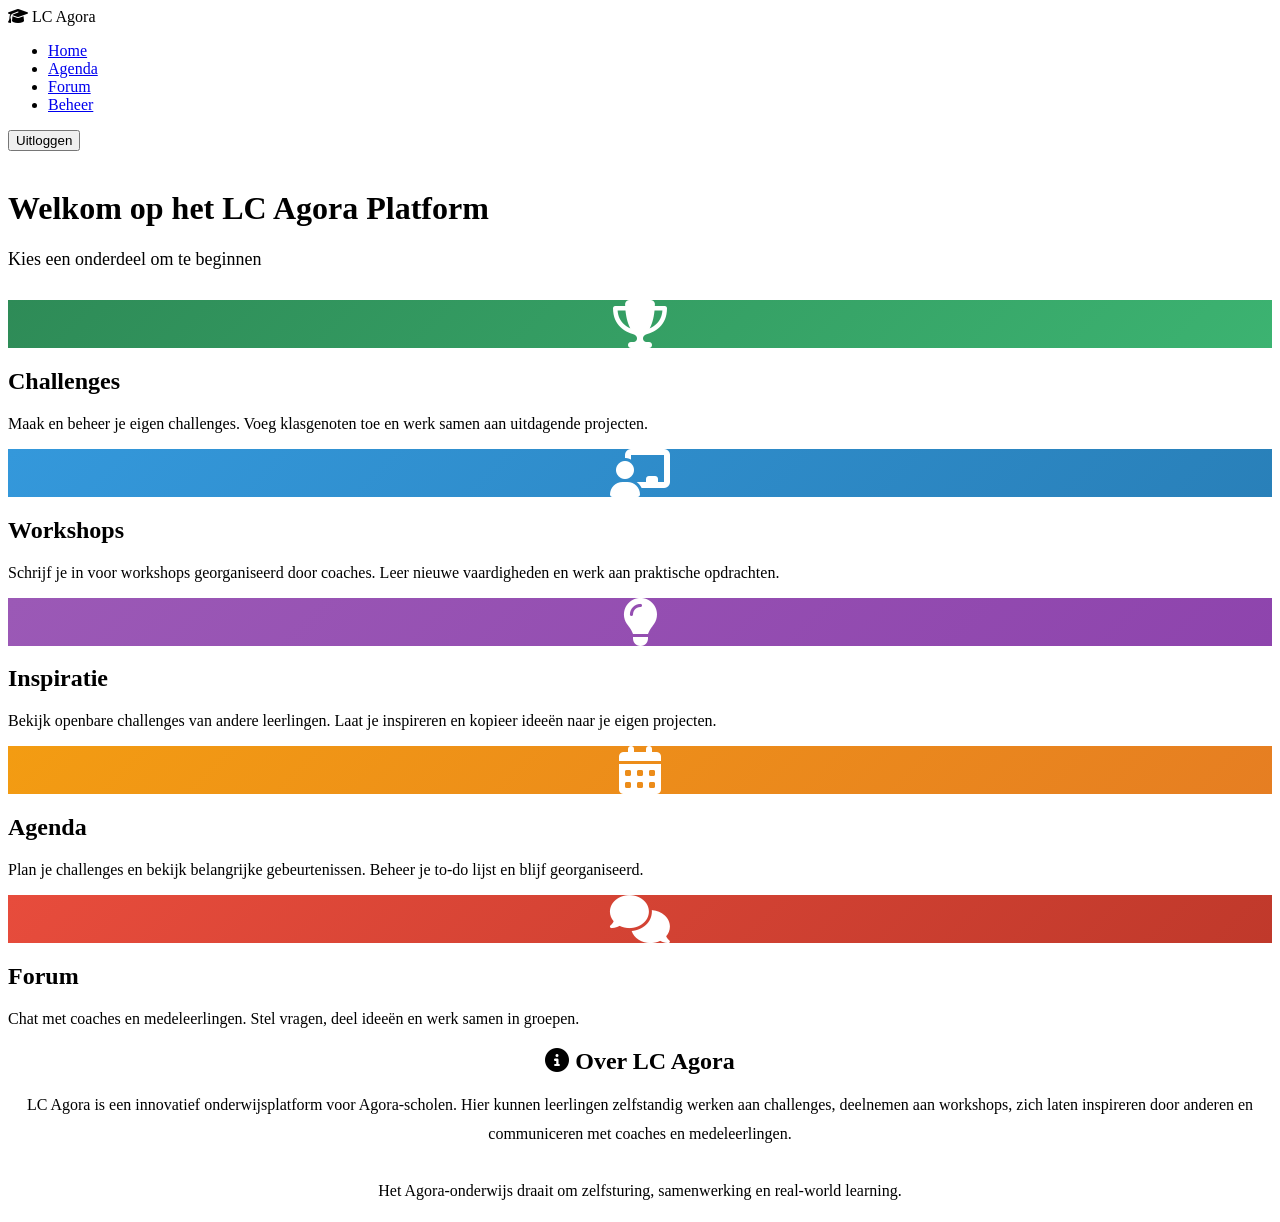
==== index.html @ 6bd590f1 "Add index.html - Homepage met module knoppen" ====
<!DOCTYPE html>
<html lang="nl">
<head>
    <meta charset="UTF-8">
    <meta name="viewport" content="width=device-width, initial-scale=1.0">
    <title>LC Agora - Welkom</title>
    <link rel="stylesheet" href="css/styles.css">
    <link rel="stylesheet" href="https://cdnjs.cloudflare.com/ajax/libs/font-awesome/6.4.0/css/all.min.css">
</head>
<body>
    <header class="header">
        <div class="header-content">
            <div class="logo">
                <i class="fas fa-graduation-cap logo-icon"></i>
                <span>LC Agora</span>
            </div>
            <nav>
                <ul class="nav-links">
                    <li><a href="index.html" class="active">Home</a></li>
                    <li><a href="pages/agenda.html">Agenda</a></li>
                    <li><a href="pages/forum.html">Forum</a></li>
                    <li><a href="#" class="coach-only">Beheer</a></li>
                </ul>
            </nav>
            <div class="user-info logout-link">
                <span class="user-name"></span>
                <span class="user-role" style="font-size: 14px; opacity: 0.8;"></span>
                <button class="logout-btn">Uitloggen</button>
            </div>
            <div class="login-link">
                <a href="login.html" class="btn btn-outline" style="color: white; border-color: white;">Inloggen</a>
            </div>
        </div>
    </header>
    
    <main class="main">
        <div class="container">
            <h1 class="page-title fade-in">Welkom op het LC Agora Platform</h1>
            <p class="text-center" style="color: var(--text-light); margin-bottom: 30px; font-size: 18px;">
                Kies een onderdeel om te beginnen
            </p>
            
            <div class="modules-grid fade-in">
                <!-- Challenges -->
                <div class="module-card" data-module="challenges">
                    <div class="module-image" style="background: linear-gradient(135deg, #2E8B57, #3CB371); display: flex; align-items: center; justify-content: center; color: white; font-size: 48px;">
                        <i class="fas fa-trophy"></i>
                    </div>
                    <div class="module-content">
                        <h2 class="module-title">Challenges</h2>
                        <p class="module-description">
                            Maak en beheer je eigen challenges. Voeg klasgenoten toe en werk samen aan uitdagende projecten.
                        </p>
                    </div>
                </div>
                
                <!-- Workshops -->
                <div class="module-card" data-module="workshops">
                    <div class="module-image" style="background: linear-gradient(135deg, #3498DB, #2980B9); display: flex; align-items: center; justify-content: center; color: white; font-size: 48px;">
                        <i class="fas fa-chalkboard-teacher"></i>
                    </div>
                    <div class="module-content">
                        <h2 class="module-title">Workshops</h2>
                        <p class="module-description">
                            Schrijf je in voor workshops georganiseerd door coaches. Leer nieuwe vaardigheden en werk aan praktische opdrachten.
                        </p>
                    </div>
                </div>
                
                <!-- Inspiratie -->
                <div class="module-card" data-module="inspiratie">
                    <div class="module-image" style="background: linear-gradient(135deg, #9B59B6, #8E44AD); display: flex; align-items: center; justify-content: center; color: white; font-size: 48px;">
                        <i class="fas fa-lightbulb"></i>
                    </div>
                    <div class="module-content">
                        <h2 class="module-title">Inspiratie</h2>
                        <p class="module-description">
                            Bekijk openbare challenges van andere leerlingen. Laat je inspireren en kopieer ideeën naar je eigen projecten.
                        </p>
                    </div>
                </div>
                
                <!-- Agenda -->
                <div class="module-card" data-module="agenda">
                    <div class="module-image" style="background: linear-gradient(135deg, #F39C12, #E67E22); display: flex; align-items: center; justify-content: center; color: white; font-size: 48px;">
                        <i class="fas fa-calendar-alt"></i>
                    </div>
                    <div class="module-content">
                        <h2 class="module-title">Agenda</h2>
                        <p class="module-description">
                            Plan je challenges en bekijk belangrijke gebeurtenissen. Beheer je to-do lijst en blijf georganiseerd.
                        </p>
                    </div>
                </div>
                
                <!-- Forum -->
                <div class="module-card" data-module="forum">
                    <div class="module-image" style="background: linear-gradient(135deg, #E74C3C, #C0392B); display: flex; align-items: center; justify-content: center; color: white; font-size: 48px;">
                        <i class="fas fa-comments"></i>
                    </div>
                    <div class="module-content">
                        <h2 class="module-title">Forum</h2>
                        <p class="module-description">
                            Chat met coaches en medeleerlingen. Stel vragen, deel ideeën en werk samen in groepen.
                        </p>
                    </div>
                </div>
            </div>
            
            <div class="card mt-4 fade-in" style="text-align: center;">
                <h2 style="color: var(--primary-color); margin-bottom: 15px;">
                    <i class="fas fa-info-circle"></i> Over LC Agora
                </h2>
                <p style="color: var(--text-dark); line-height: 1.8;">
                    LC Agora is een innovatief onderwijsplatform voor Agora-scholen. 
                    Hier kunnen leerlingen zelfstandig werken aan challenges, deelnemen aan workshops, 
                    zich laten inspireren door anderen en communiceren met coaches en medeleerlingen.
                    <br><br>
                    Het Agora-onderwijs draait om zelfsturing, samenwerking en real-world learning.
                </p>
            </div>
        </div>
    </main>
    
    <script src="js/auth.js"></script>
    <script src="js/main.js"></script>
</body>
</html>
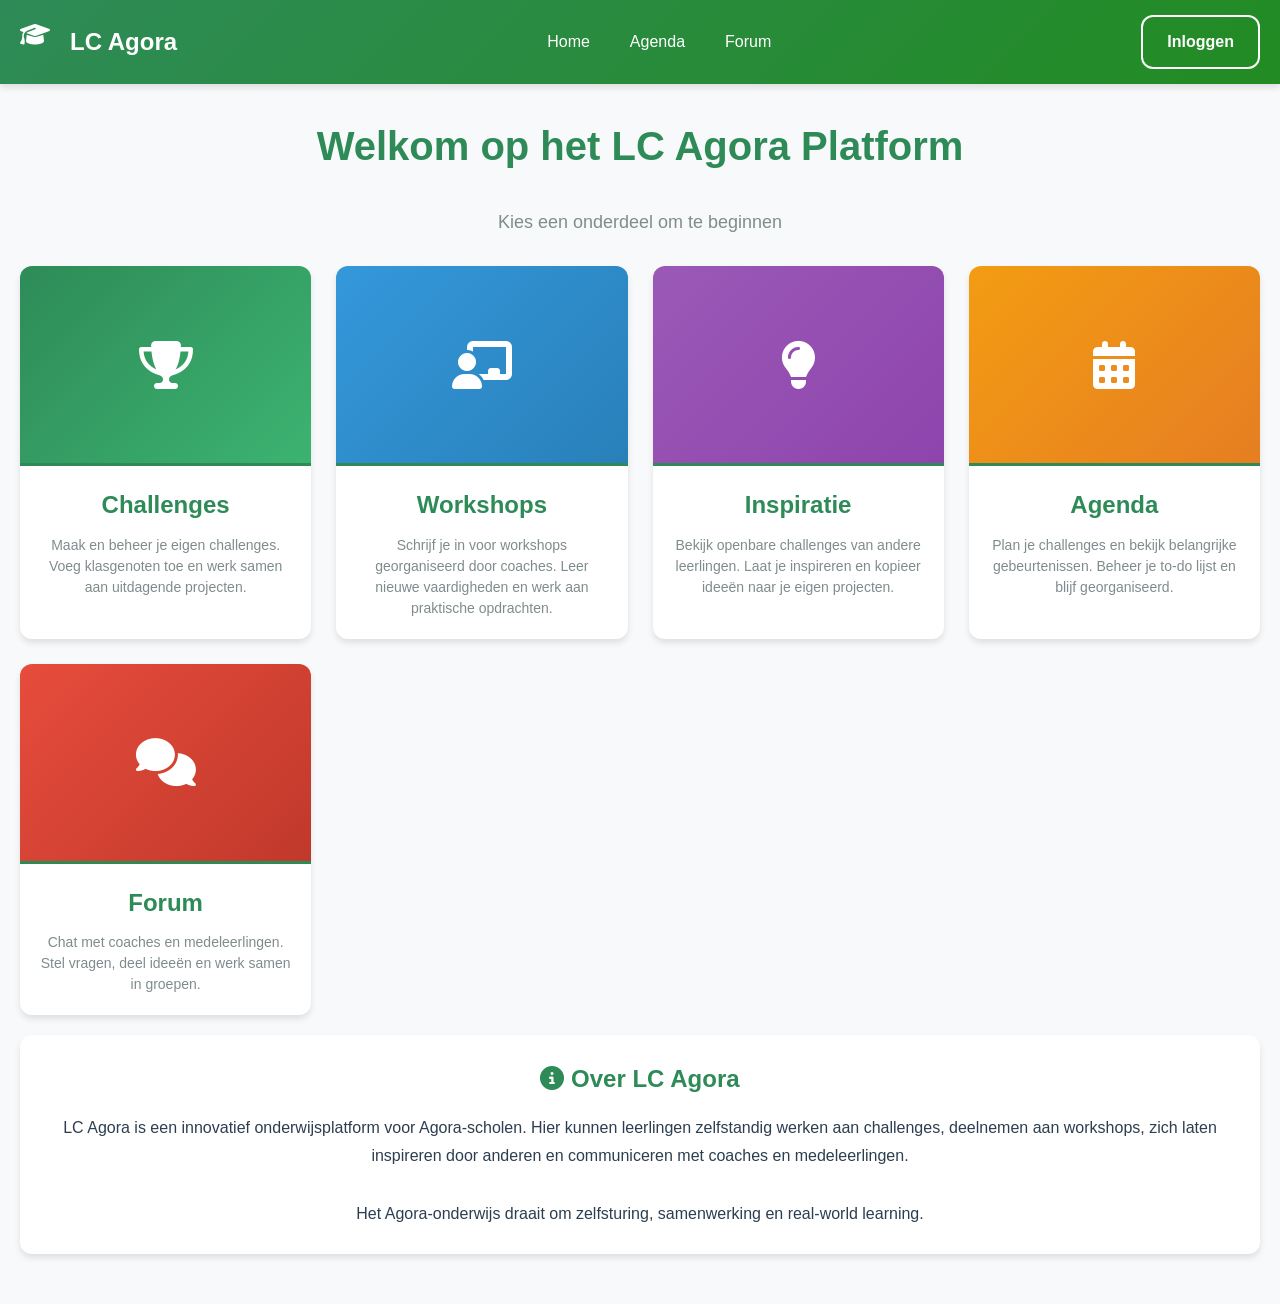
==== commit bff8300e: "Fix login UI, update paths, add coach features, and add GitHub Pages instructions Co-authored-by: Xe" ====
--- a/index.html
+++ b/index.html
@@ -19,7 +19,8 @@
                     <li><a href="index.html" class="active">Home</a></li>
                     <li><a href="pages/agenda.html">Agenda</a></li>
                     <li><a href="pages/forum.html">Forum</a></li>
-                    <li><a href="#" class="coach-only">Beheer</a></li>
+                    <li class="coach-only"><a href="pages/challenges.html">Beheer Challenges</a></li>
+                    <li class="coach-only"><a href="pages/workshops.html">Beheer Workshops</a></li>
                 </ul>
             </nav>
             <div class="user-info logout-link">
--- a/css/styles.css
+++ b/css/styles.css
@@ -0,0 +1,989 @@
+/* ===== BASE STYLES ===== */
+* {
+    margin: 0;
+    padding: 0;
+    box-sizing: border-box;
+}
+
+:root {
+    --primary-color: #2E8B57;
+    --primary-dark: #228B22;
+    --primary-light: #3CB371;
+    --secondary-color: #3498DB;
+    --accent-color: #F39C12;
+    --background-color: #F8F9FA;
+    --card-bg: #FFFFFF;
+    --text-dark: #2C3E50;
+    --text-light: #7F8C8D;
+    --success: #27AE60;
+    --warning: #F39C12;
+    --danger: #E74C3C;
+    --border-radius: 12px;
+    --box-shadow: 0 4px 6px rgba(0, 0, 0, 0.1);
+    --transition: all 0.3s ease;
+}
+
+body {
+    font-family: 'Segoe UI', Tahoma, Geneva, Verdana, sans-serif;
+    background-color: var(--background-color);
+    color: var(--text-dark);
+    line-height: 1.6;
+}
+
+/* ===== LAYOUT ===== */
+.container {
+    max-width: 1400px;
+    margin: 0 auto;
+    padding: 0 20px;
+}
+
+/* ===== HEADER ===== */
+.header {
+    background: linear-gradient(135deg, var(--primary-color), var(--primary-dark));
+    color: white;
+    padding: 15px 0;
+    box-shadow: var(--box-shadow);
+    position: sticky;
+    top: 0;
+    z-index: 1000;
+}
+
+.header-content {
+    display: flex;
+    justify-content: space-between;
+    align-items: center;
+    max-width: 1400px;
+    margin: 0 auto;
+    padding: 0 20px;
+}
+
+.logo {
+    font-size: 24px;
+    font-weight: bold;
+    display: flex;
+    align-items: center;
+    gap: 10px;
+}
+
+.logo-icon {
+    width: 40px;
+    height: 40px;
+}
+
+.nav-links {
+    display: flex;
+    gap: 20px;
+    list-style: none;
+}
+
+.nav-links a {
+    color: white;
+    text-decoration: none;
+    font-weight: 500;
+    transition: var(--transition);
+    padding: 5px 10px;
+    border-radius: 5px;
+}
+
+.nav-links a:hover {
+    background: rgba(255, 255, 255, 0.2);
+}
+
+.user-info {
+    display: flex;
+    align-items: center;
+    gap: 15px;
+}
+
+.user-name {
+    font-weight: 500;
+}
+
+.logout-btn {
+    background: transparent;
+    border: 2px solid white;
+    color: white;
+    padding: 8px 15px;
+    border-radius: 5px;
+    cursor: pointer;
+    transition: var(--transition);
+}
+
+.logout-btn:hover {
+    background: white;
+    color: var(--primary-color);
+}
+
+/* ===== MAIN CONTENT ===== */
+.main {
+    padding: 30px 0;
+    min-height: calc(100vh - 120px);
+}
+
+.page-title {
+    text-align: center;
+    margin-bottom: 30px;
+    color: var(--primary-color);
+    font-size: 2.5rem;
+}
+
+/* ===== CARD STYLES ===== */
+.card {
+    background: var(--card-bg);
+    border-radius: var(--border-radius);
+    box-shadow: var(--box-shadow);
+    padding: 25px;
+    margin-bottom: 20px;
+    transition: var(--transition);
+}
+
+.card:hover {
+    transform: translateY(-5px);
+    box-shadow: 0 6px 12px rgba(0, 0, 0, 0.15);
+}
+
+/* ===== BUTTON STYLES ===== */
+.btn {
+    display: inline-block;
+    padding: 12px 24px;
+    border: none;
+    border-radius: var(--border-radius);
+    font-size: 16px;
+    font-weight: 600;
+    cursor: pointer;
+    transition: var(--transition);
+    text-decoration: none;
+    text-align: center;
+}
+
+.btn-primary {
+    background: var(--primary-color);
+    color: white;
+}
+
+.btn-primary:hover {
+    background: var(--primary-dark);
+}
+
+.btn-secondary {
+    background: var(--secondary-color);
+    color: white;
+}
+
+.btn-secondary:hover {
+    background: #2980B9;
+}
+
+.btn-success {
+    background: var(--success);
+    color: white;
+}
+
+.btn-danger {
+    background: var(--danger);
+    color: white;
+}
+
+.btn-warning {
+    background: var(--warning);
+    color: white;
+}
+
+.btn-outline {
+    background: transparent;
+    border: 2px solid var(--primary-color);
+    color: var(--primary-color);
+}
+
+.btn-outline:hover {
+    background: var(--primary-color);
+    color: white;
+}
+
+/* ===== HOME PAGE - MODULE CARDS ===== */
+.modules-grid {
+    display: grid;
+    grid-template-columns: repeat(auto-fit, minmax(250px, 1fr));
+    gap: 25px;
+    margin-top: 30px;
+}
+
+.module-card {
+    background: var(--card-bg);
+    border-radius: var(--border-radius);
+    box-shadow: var(--box-shadow);
+    overflow: hidden;
+    transition: var(--transition);
+    cursor: pointer;
+    text-align: center;
+}
+
+.module-card:hover {
+    transform: translateY(-10px);
+    box-shadow: 0 8px 15px rgba(0, 0, 0, 0.2);
+}
+
+.module-image {
+    width: 100%;
+    height: 200px;
+    object-fit: cover;
+    border-bottom: 3px solid var(--primary-color);
+}
+
+.module-content {
+    padding: 20px;
+}
+
+.module-title {
+    font-size: 1.5rem;
+    font-weight: 700;
+    color: var(--primary-color);
+    margin-bottom: 10px;
+}
+
+.module-description {
+    color: var(--text-light);
+    font-size: 14px;
+    line-height: 1.5;
+}
+
+/* ===== FORMS ===== */
+.form-group {
+    margin-bottom: 20px;
+}
+
+.form-group label {
+    display: block;
+    margin-bottom: 8px;
+    font-weight: 600;
+    color: var(--text-dark);
+}
+
+.form-group input,
+.form-group textarea,
+.form-group select {
+    width: 100%;
+    padding: 12px;
+    border: 2px solid #DDD;
+    border-radius: var(--border-radius);
+    font-size: 16px;
+    transition: var(--transition);
+}
+
+.form-group input:focus,
+.form-group textarea:focus,
+.form-group select:focus {
+    outline: none;
+    border-color: var(--primary-color);
+    box-shadow: 0 0 0 3px rgba(46, 139, 87, 0.2);
+}
+
+.form-group textarea {
+    min-height: 120px;
+    resize: vertical;
+}
+
+.form-actions {
+    display: flex;
+    gap: 15px;
+    justify-content: flex-end;
+    margin-top: 25px;
+}
+
+/* ===== TABLE STYLES ===== */
+.table {
+    width: 100%;
+    border-collapse: collapse;
+    margin: 20px 0;
+}
+
+.table th,
+.table td {
+    padding: 12px 15px;
+    text-align: left;
+    border-bottom: 1px solid #DDD;
+}
+
+.table th {
+    background: var(--primary-color);
+    color: white;
+    font-weight: 600;
+}
+
+.table tr:hover {
+    background: #F5F5F5;
+}
+
+.table-actions {
+    display: flex;
+    gap: 10px;
+}
+
+.table-actions .btn {
+    padding: 6px 12px;
+    font-size: 14px;
+}
+
+/* ===== CALENDAR ===== */
+.calendar {
+    max-width: 800px;
+    margin: 0 auto;
+}
+
+.calendar-header {
+    display: flex;
+    justify-content: space-between;
+    align-items: center;
+    margin-bottom: 20px;
+}
+
+.calendar-title {
+    font-size: 1.5rem;
+    font-weight: 700;
+    color: var(--primary-color);
+}
+
+.calendar-nav {
+    display: flex;
+    gap: 10px;
+}
+
+.calendar-grid {
+    display: grid;
+    grid-template-columns: repeat(7, 1fr);
+    gap: 5px;
+}
+
+.calendar-day-header {
+    text-align: center;
+    font-weight: 600;
+    padding: 10px;
+    background: var(--primary-light);
+    color: white;
+}
+
+.calendar-day {
+    aspect-ratio: 1;
+    border: 2px solid #DDD;
+    border-radius: 8px;
+    display: flex;
+    flex-direction: column;
+    padding: 8px;
+    background: white;
+    transition: var(--transition);
+}
+
+.calendar-day:hover {
+    border-color: var(--primary-color);
+}
+
+.calendar-day.empty {
+    background: #F5F5F5;
+    cursor: not-allowed;
+}
+
+.calendar-day.today {
+    background: var(--primary-color);
+    color: white;
+}
+
+.calendar-day.has-event {
+    background: #E8F5E9;
+}
+
+.calendar-day-number {
+    font-weight: 600;
+    margin-bottom: 5px;
+}
+
+.calendar-events {
+    list-style: none;
+    margin-top: auto;
+}
+
+.calendar-events li {
+    font-size: 11px;
+    background: var(--primary-light);
+    color: white;
+    padding: 2px 4px;
+    border-radius: 3px;
+    margin: 2px 0;
+    white-space: nowrap;
+    overflow: hidden;
+    text-overflow: ellipsis;
+}
+
+/* ===== TODO LIST ===== */
+.todo-list {
+    max-width: 600px;
+    margin: 20px auto;
+}
+
+.todo-item {
+    display: flex;
+    align-items: center;
+    gap: 15px;
+    padding: 15px;
+    background: white;
+    border-radius: 8px;
+    margin-bottom: 10px;
+    box-shadow: var(--box-shadow);
+    transition: var(--transition);
+}
+
+.todo-item:hover {
+    transform: translateX(5px);
+}
+
+.todo-checkbox {
+    width: 20px;
+    height: 20px;
+    cursor: pointer;
+}
+
+.todo-text {
+    flex: 1;
+    font-size: 16px;
+}
+
+.todo-completed .todo-text {
+    text-decoration: line-through;
+    color: #999;
+}
+
+.todo-actions {
+    display: flex;
+    gap: 10px;
+}
+
+.add-todo {
+    display: flex;
+    gap: 10px;
+    margin-top: 20px;
+}
+
+.add-todo input {
+    flex: 1;
+    padding: 12px;
+    border: 2px solid #DDD;
+    border-radius: var(--border-radius);
+}
+
+.add-todo button {
+    padding: 12px 20px;
+}
+
+/* ===== FORUM/CHAT ===== */
+.chat-container {
+    display: flex;
+    gap: 20px;
+    max-width: 1200px;
+    margin: 0 auto;
+}
+
+.chat-sidebar {
+    width: 250px;
+    background: var(--card-bg);
+    border-radius: var(--border-radius);
+    box-shadow: var(--box-shadow);
+    padding: 20px;
+    height: fit-content;
+}
+
+.chat-sidebar h3 {
+    color: var(--primary-color);
+    margin-bottom: 15px;
+    padding-bottom: 10px;
+    border-bottom: 2px solid var(--primary-light);
+}
+
+.chat-list {
+    list-style: none;
+}
+
+.chat-list li {
+    padding: 10px;
+    margin-bottom: 5px;
+    border-radius: 5px;
+    cursor: pointer;
+    transition: var(--transition);
+}
+
+.chat-list li:hover {
+    background: #F5F5F5;
+}
+
+.chat-list li.active {
+    background: var(--primary-light);
+    color: white;
+}
+
+.chat-main {
+    flex: 1;
+    background: var(--card-bg);
+    border-radius: var(--border-radius);
+    box-shadow: var(--box-shadow);
+    padding: 20px;
+}
+
+.chat-header {
+    display: flex;
+    justify-content: space-between;
+    align-items: center;
+    padding-bottom: 15px;
+    border-bottom: 2px solid #EEE;
+    margin-bottom: 15px;
+}
+
+.chat-messages {
+    height: 400px;
+    overflow-y: auto;
+    margin-bottom: 15px;
+    padding: 10px;
+    background: #F9F9F9;
+    border-radius: 8px;
+}
+
+.message {
+    margin-bottom: 15px;
+    padding: 12px 15px;
+    border-radius: 18px;
+    max-width: 70%;
+    word-wrap: break-word;
+}
+
+.message.received {
+    background: #E5E5EA;
+    align-self: flex-start;
+}
+
+.message.sent {
+    background: var(--primary-color);
+    color: white;
+    align-self: flex-end;
+    margin-left: auto;
+}
+
+.message-info {
+    display: flex;
+    justify-content: space-between;
+    margin-bottom: 5px;
+    font-size: 12px;
+    opacity: 0.8;
+}
+
+.chat-input {
+    display: flex;
+    gap: 10px;
+}
+
+.chat-input input {
+    flex: 1;
+    padding: 12px;
+    border: 2px solid #DDD;
+    border-radius: var(--border-radius);
+}
+
+.chat-input button {
+    padding: 12px 20px;
+}
+
+/* ===== CHALLENGES & WORKSHOPS ===== */
+.challenge-grid,
+.workshop-grid {
+    display: grid;
+    grid-template-columns: repeat(auto-fill, minmax(300px, 1fr));
+    gap: 20px;
+}
+
+.challenge-card,
+.workshop-card {
+    background: var(--card-bg);
+    border-radius: var(--border-radius);
+    box-shadow: var(--box-shadow);
+    padding: 20px;
+    transition: var(--transition);
+}
+
+.challenge-card:hover,
+.workshop-card:hover {
+    transform: translateY(-5px);
+    box-shadow: 0 6px 12px rgba(0, 0, 0, 0.15);
+}
+
+.challenge-title,
+.workshop-title {
+    font-size: 1.3rem;
+    font-weight: 700;
+    color: var(--primary-color);
+    margin-bottom: 10px;
+}
+
+.challenge-meta,
+.workshop-meta {
+    display: flex;
+    gap: 15px;
+    margin-bottom: 15px;
+    font-size: 14px;
+    color: var(--text-light);
+}
+
+.challenge-description,
+.workshop-description {
+    color: var(--text-dark);
+    margin-bottom: 15px;
+    line-height: 1.6;
+}
+
+.challenge-participants,
+.workshop-participants {
+    display: flex;
+    flex-wrap: wrap;
+    gap: 8px;
+    margin-bottom: 15px;
+}
+
+.participant-avatar {
+    width: 32px;
+    height: 32px;
+    border-radius: 50%;
+    background: var(--primary-light);
+    display: flex;
+    align-items: center;
+    justify-content: center;
+    color: white;
+    font-weight: 600;
+    font-size: 12px;
+}
+
+/* ===== LOGIN PAGE ===== */
+.login-container {
+    max-width: 500px;
+    margin: 50px auto;
+    background: var(--card-bg);
+    border-radius: var(--border-radius);
+    box-shadow: var(--box-shadow);
+    padding: 40px;
+    text-align: center;
+}
+
+.login-logo {
+    width: 100px;
+    height: 100px;
+    margin: 0 auto 20px;
+    background: var(--primary-color);
+    border-radius: 50%;
+    display: flex;
+    align-items: center;
+    justify-content: center;
+    color: white;
+    font-size: 40px;
+}
+
+.login-title {
+    font-size: 2rem;
+    color: var(--primary-color);
+    margin-bottom: 10px;
+}
+
+.login-subtitle {
+    color: var(--text-light);
+    margin-bottom: 30px;
+}
+
+.login-form {
+    text-align: left;
+}
+
+.login-input-group {
+    position: relative;
+    margin-bottom: 20px;
+}
+
+.login-input-group input {
+    width: 100%;
+    padding: 15px 15px 15px 45px;
+    border: 2px solid #DDD;
+    border-radius: var(--border-radius);
+    font-size: 16px;
+    transition: var(--transition);
+}
+
+.login-input-group input:focus {
+    outline: none;
+    border-color: var(--primary-color);
+    box-shadow: 0 0 0 3px rgba(46, 139, 87, 0.2);
+}
+
+.login-input-group i {
+    position: absolute;
+    left: 15px;
+    top: 50%;
+    transform: translateY(-50%);
+    color: var(--text-light);
+}
+
+.login-options {
+    display: flex;
+    justify-content: space-between;
+    margin-bottom: 20px;
+    font-size: 14px;
+}
+
+.login-options a {
+    color: var(--primary-color);
+    text-decoration: none;
+}
+
+.login-btn {
+    width: 100%;
+    padding: 15px;
+    font-size: 18px;
+}
+
+.password-change-notice {
+    background: #FFF3CD;
+    border: 1px solid #FFC107;
+    color: #856404;
+    padding: 15px;
+    border-radius: 8px;
+    margin: 20px 0;
+    font-size: 14px;
+}
+
+/* ===== INSPIRATION PAGE ===== */
+.inspiration-grid {
+    display: grid;
+    grid-template-columns: repeat(auto-fill, minmax(280px, 1fr));
+    gap: 20px;
+}
+
+.inspiration-card {
+    background: var(--card-bg);
+    border-radius: var(--border-radius);
+    box-shadow: var(--box-shadow);
+    overflow: hidden;
+    transition: var(--transition);
+}
+
+.inspiration-card:hover {
+    transform: translateY(-5px);
+    box-shadow: 0 6px 12px rgba(0, 0, 0, 0.15);
+}
+
+.inspiration-image {
+    width: 100%;
+    height: 180px;
+    object-fit: cover;
+}
+
+.inspiration-content {
+    padding: 20px;
+}
+
+.inspiration-title {
+    font-size: 1.2rem;
+    font-weight: 700;
+    color: var(--primary-color);
+    margin-bottom: 10px;
+}
+
+.inspiration-author {
+    display: flex;
+    align-items: center;
+    gap: 10px;
+    margin-bottom: 10px;
+    font-size: 14px;
+    color: var(--text-light);
+}
+
+.inspiration-tags {
+    display: flex;
+    flex-wrap: wrap;
+    gap: 8px;
+    margin-top: 10px;
+}
+
+.tag {
+    background: var(--primary-light);
+    color: white;
+    padding: 4px 10px;
+    border-radius: 12px;
+    font-size: 12px;
+}
+
+.copy-btn {
+    background: var(--secondary-color);
+    color: white;
+    border: none;
+    padding: 8px 15px;
+    border-radius: 6px;
+    cursor: pointer;
+    transition: var(--transition);
+    margin-top: 10px;
+}
+
+.copy-btn:hover {
+    background: #2980B9;
+}
+
+/* ===== RESPONSIVE DESIGN ===== */
+@media (max-width: 1024px) {
+    .header-content {
+        flex-wrap: wrap;
+        gap: 15px;
+    }
+    
+    .nav-links {
+        order: 3;
+        width: 100%;
+        justify-content: center;
+    }
+    
+    .chat-container {
+        flex-direction: column;
+    }
+    
+    .chat-sidebar {
+        width: 100%;
+    }
+}
+
+@media (max-width: 768px) {
+    .page-title {
+        font-size: 2rem;
+    }
+    
+    .modules-grid {
+        grid-template-columns: repeat(auto-fit, minmax(200px, 1fr));
+        gap: 20px;
+    }
+    
+    .calendar-grid {
+        gap: 3px;
+    }
+    
+    .calendar-day {
+        padding: 5px;
+    }
+    
+    .form-actions {
+        flex-direction: column;
+        gap: 10px;
+    }
+    
+    .btn {
+        width: 100%;
+    }
+    
+    .user-info {
+        flex-direction: column;
+        gap: 10px;
+    }
+}
+
+@media (max-width: 480px) {
+    .modules-grid {
+        grid-template-columns: 1fr;
+    }
+    
+    .page-title {
+        font-size: 1.8rem;
+    }
+    
+    .login-container {
+        padding: 30px 20px;
+        margin: 20px;
+    }
+    
+    .calendar-day-header {
+        font-size: 12px;
+        padding: 5px;
+    }
+    
+    .calendar-day-number {
+        font-size: 12px;
+    }
+}
+
+/* ===== ANIMATIONS ===== */
+@keyframes fadeIn {
+    from {
+        opacity: 0;
+        transform: translateY(20px);
+    }
+    to {
+        opacity: 1;
+        transform: translateY(0);
+    }
+}
+
+.fade-in {
+    animation: fadeIn 0.5s ease-out;
+}
+
+/* ===== UTILITY CLASSES ===== */
+.text-center {
+    text-align: center;
+}
+
+.coach-only,
+.student-only {
+    display: none;
+}
+
+.mt-1 { margin-top: 5px; }
+.mt-2 { margin-top: 10px; }
+.mt-3 { margin-top: 15px; }
+.mt-4 { margin-top: 20px; }
+.mb-1 { margin-bottom: 5px; }
+.mb-2 { margin-bottom: 10px; }
+.mb-3 { margin-bottom: 15px; }
+.mb-4 { margin-bottom: 20px; }
+
+.hidden {
+    display: none !important;
+}
+
+.alert {
+    padding: 15px;
+    border-radius: 8px;
+    margin-bottom: 20px;
+}
+
+.alert-success {
+    background: #D4EDDA;
+    color: #155724;
+    border: 1px solid #C3E6CB;
+}
+
+.alert-warning {
+    background: #FFF3CD;
+    color: #856404;
+    border: 1px solid #FFC107;
+}
+
+.alert-danger {
+    background: #F8D7DA;
+    color: #721C24;
+    border: 1px solid #F5C6CB;
+}
+
+/* ===== SCROLLBAR STYLING ===== */
+::-webkit-scrollbar {
+    width: 10px;
+}
+
+::-webkit-scrollbar-track {
+    background: #F1F1F1;
+    border-radius: 10px;
+}
+
+::-webkit-scrollbar-thumb {
+    background: var(--primary-color);
+    border-radius: 10px;
+}
+
+::-webkit-scrollbar-thumb:hover {
+    background: var(--primary-dark);
+}
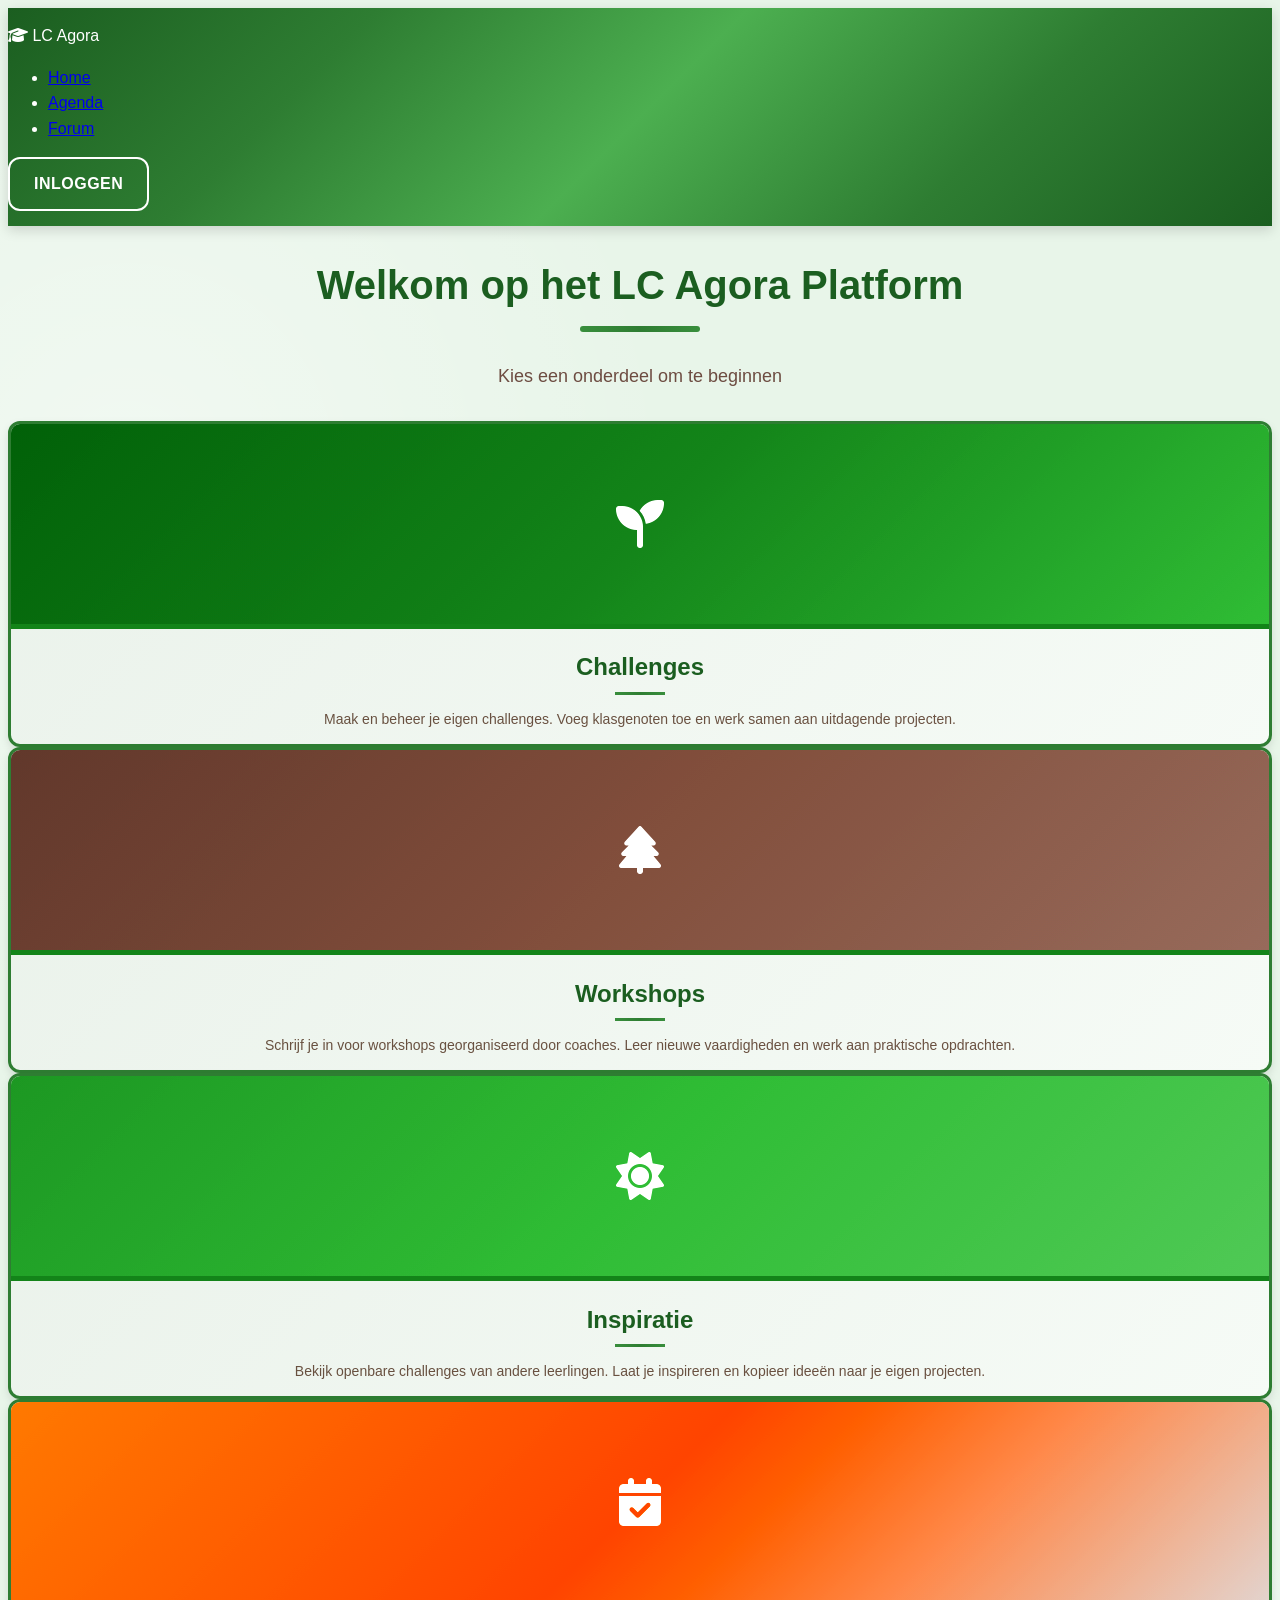
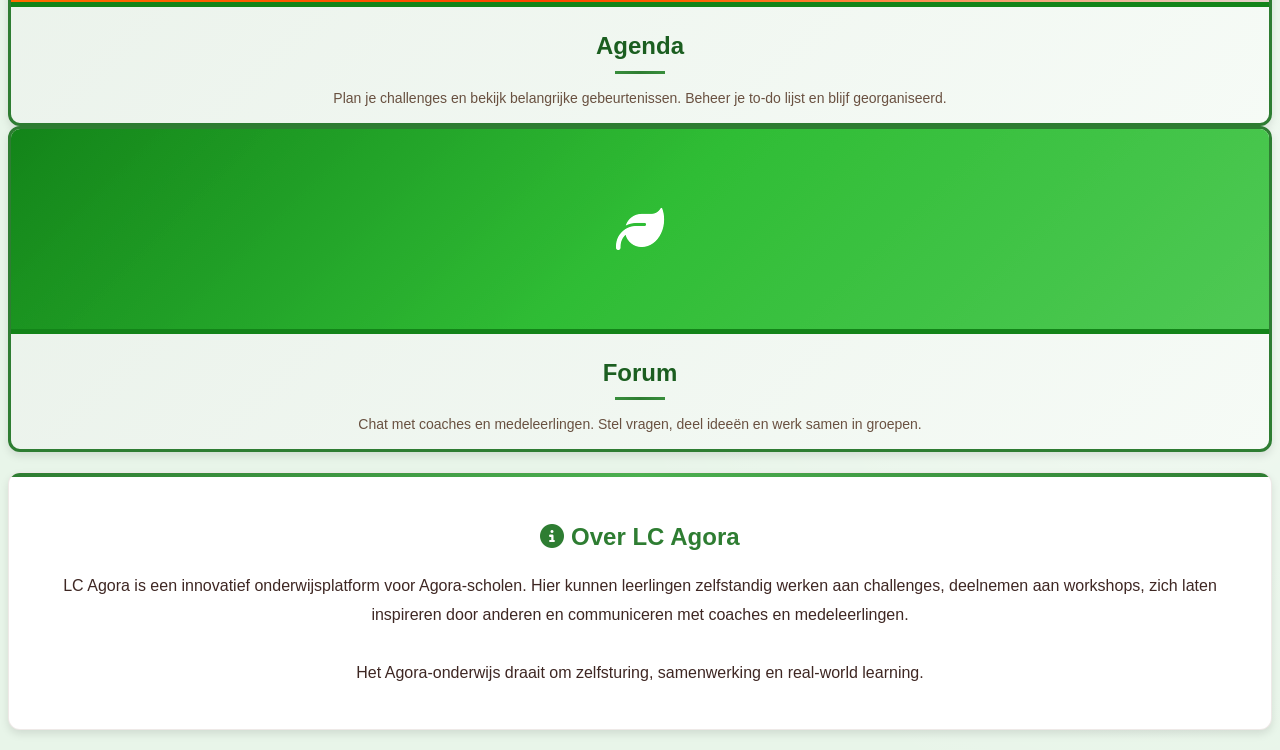
==== commit 46369d3f: "Theme: Nature/forest inspired design - Updated color palette to deep forest greens and earthy browns" ====
--- a/index.html
+++ b/index.html
@@ -44,8 +44,8 @@
             <div class="modules-grid fade-in">
                 <!-- Challenges -->
                 <div class="module-card" data-module="challenges">
-                    <div class="module-image" style="background: linear-gradient(135deg, #2E8B57, #3CB371); display: flex; align-items: center; justify-content: center; color: white; font-size: 48px;">
-                        <i class="fas fa-trophy"></i>
+                    <div class="module-image" style="background: linear-gradient(135deg, #1B5E20, #2E7D32, #4CAF50); display: flex; align-items: center; justify-content: center; color: white; font-size: 48px;">
+                        <i class="fas fa-seedling"></i>
                     </div>
                     <div class="module-content">
                         <h2 class="module-title">Challenges</h2>
@@ -57,8 +57,8 @@
                 
                 <!-- Workshops -->
                 <div class="module-card" data-module="workshops">
-                    <div class="module-image" style="background: linear-gradient(135deg, #3498DB, #2980B9); display: flex; align-items: center; justify-content: center; color: white; font-size: 48px;">
-                        <i class="fas fa-chalkboard-teacher"></i>
+                    <div class="module-image" style="background: linear-gradient(135deg, #5D4037, #795548, #8D6E63); display: flex; align-items: center; justify-content: center; color: white; font-size: 48px;">
+                        <i class="fas fa-tree"></i>
                     </div>
                     <div class="module-content">
                         <h2 class="module-title">Workshops</h2>
@@ -70,8 +70,8 @@
                 
                 <!-- Inspiratie -->
                 <div class="module-card" data-module="inspiratie">
-                    <div class="module-image" style="background: linear-gradient(135deg, #9B59B6, #8E44AD); display: flex; align-items: center; justify-content: center; color: white; font-size: 48px;">
-                        <i class="fas fa-lightbulb"></i>
+                    <div class="module-image" style="background: linear-gradient(135deg, #388E3C, #4CAF50, #66BB6A); display: flex; align-items: center; justify-content: center; color: white; font-size: 48px;">
+                        <i class="fas fa-sun"></i>
                     </div>
                     <div class="module-content">
                         <h2 class="module-title">Inspiratie</h2>
@@ -83,8 +83,8 @@
                 
                 <!-- Agenda -->
                 <div class="module-card" data-module="agenda">
-                    <div class="module-image" style="background: linear-gradient(135deg, #F39C12, #E67E22); display: flex; align-items: center; justify-content: center; color: white; font-size: 48px;">
-                        <i class="fas fa-calendar-alt"></i>
+                    <div class="module-image" style="background: linear-gradient(135deg, #F57F17, #E65100, #D7CCC8); display: flex; align-items: center; justify-content: center; color: white; font-size: 48px;">
+                        <i class="fas fa-calendar-check"></i>
                     </div>
                     <div class="module-content">
                         <h2 class="module-title">Agenda</h2>
@@ -96,8 +96,8 @@
                 
                 <!-- Forum -->
                 <div class="module-card" data-module="forum">
-                    <div class="module-image" style="background: linear-gradient(135deg, #E74C3C, #C0392B); display: flex; align-items: center; justify-content: center; color: white; font-size: 48px;">
-                        <i class="fas fa-comments"></i>
+                    <div class="module-image" style="background: linear-gradient(135deg, #2E7D32, #4CAF50, #66BB6A); display: flex; align-items: center; justify-content: center; color: white; font-size: 48px;">
+                        <i class="fas fa-leaf"></i>
                     </div>
                     <div class="module-content">
                         <h2 class="module-title">Forum</h2>
--- a/css/styles.css
+++ b/css/styles.css
@@ -1,133 +1,90 @@
-/* ===== BASE STYLES ===== */
-* {
-    margin: 0;
-    padding: 0;
-    box-sizing: border-box;
-}
-
+/* ============================================
+   NATURE / FOREST THEME FOR LC AGORA WEBSITE
+   Inspired by forest and jungle themes
+   ============================================ */
+
+/* ===== NATURE COLOR PALETTE ===== */
 :root {
-    --primary-color: #2E8B57;
-    --primary-dark: #228B22;
-    --primary-light: #3CB371;
-    --secondary-color: #3498DB;
-    --accent-color: #F39C12;
-    --background-color: #F8F9FA;
+    /* Deep Forest Greens */
+    --forest-deep: #1B5E20;
+    --forest-primary: #2E7D32;
+    --forest-light: #388E3C;
+    --forest-bright: #4CAF50;
+    --forest-pale: #81C784;
+    
+    /* Earthy Browns */
+    --earth-dark: #3E2723;
+    --earth-medium: #5D4037;
+    --earth-light: #795548;
+    --earth-pale: #8D6E63;
+    --earth-tan: #A1887F;
+    --earth-beige: #D7CCC8;
+    
+    /* Natural Accents */
+    --moss: #827717;
+    --amber: #F57F17;
+    --sunset: #E65100;
+    --sky: #3498DB;
+    
+    /* Backgrounds */
+    --bg-light: #E8F5E9;
+    --bg-medium: #C8E6C9;
+    --bg-dark: #A5D6A7;
+    
+    /* Text */
+    --text-dark: #3E2723;
+    --text-medium: #5D4037;
+    --text-light: #795548;
+    
+    /* Updated CSS Variables */
+    --primary-color: #2E7D32;
+    --primary-dark: #1B5E20;
+    --primary-light: #4CAF50;
+    --secondary-color: #8D6E63;
+    --accent-color: #D7CCC8;
+    --background-color: #E8F5E9;
     --card-bg: #FFFFFF;
-    --text-dark: #2C3E50;
-    --text-light: #7F8C8D;
-    --success: #27AE60;
-    --warning: #F39C12;
-    --danger: #E74C3C;
+    --text-dark: #3E2723;
+    --text-light: #6D4C41;
+    --success: #388E3C;
+    --warning: #F57F17;
+    --danger: #C62828;
     --border-radius: 12px;
-    --box-shadow: 0 4px 6px rgba(0, 0, 0, 0.1);
+    --box-shadow: 0 4px 8px rgba(0, 0, 0, 0.1);
     --transition: all 0.3s ease;
 }
 
+/* ===== NATURE BACKGROUND PATTERNS ===== */
 body {
     font-family: 'Segoe UI', Tahoma, Geneva, Verdana, sans-serif;
     background-color: var(--background-color);
+    background-image: 
+        /* Subtle leaf pattern */
+        radial-gradient(circle at 10% 20%, rgba(255,255,255,0.4) 0%, transparent 25%),
+        radial-gradient(circle at 90% 80%, rgba(255,255,255,0.4) 0%, transparent 25%),
+        radial-gradient(circle at 50% 50%, rgba(255,255,255,0.3) 0%, transparent 20%);
     color: var(--text-dark);
     line-height: 1.6;
-}
-
-/* ===== LAYOUT ===== */
-.container {
-    max-width: 1400px;
-    margin: 0 auto;
-    padding: 0 20px;
-}
-
-/* ===== HEADER ===== */
+    min-height: 100vh;
+}
+
+/* ===== WOOD-LIKE HEADER ===== */
 .header {
-    background: linear-gradient(135deg, var(--primary-color), var(--primary-dark));
+    background: linear-gradient(135deg, 
+        var(--forest-deep) 0%,
+        var(--forest-primary) 25%,
+        var(--forest-bright) 50%,
+        var(--forest-primary) 75%,
+        var(--forest-deep) 100%);
     color: white;
     padding: 15px 0;
-    box-shadow: var(--box-shadow);
+    box-shadow: 0 4px 12px rgba(0, 0, 0, 0.15);
     position: sticky;
     top: 0;
     z-index: 1000;
 }
 
-.header-content {
-    display: flex;
-    justify-content: space-between;
-    align-items: center;
-    max-width: 1400px;
-    margin: 0 auto;
-    padding: 0 20px;
-}
-
-.logo {
-    font-size: 24px;
-    font-weight: bold;
-    display: flex;
-    align-items: center;
-    gap: 10px;
-}
-
-.logo-icon {
-    width: 40px;
-    height: 40px;
-}
-
-.nav-links {
-    display: flex;
-    gap: 20px;
-    list-style: none;
-}
-
-.nav-links a {
-    color: white;
-    text-decoration: none;
-    font-weight: 500;
-    transition: var(--transition);
-    padding: 5px 10px;
-    border-radius: 5px;
-}
-
-.nav-links a:hover {
-    background: rgba(255, 255, 255, 0.2);
-}
-
-.user-info {
-    display: flex;
-    align-items: center;
-    gap: 15px;
-}
-
-.user-name {
-    font-weight: 500;
-}
-
-.logout-btn {
-    background: transparent;
-    border: 2px solid white;
-    color: white;
-    padding: 8px 15px;
-    border-radius: 5px;
-    cursor: pointer;
-    transition: var(--transition);
-}
-
-.logout-btn:hover {
-    background: white;
-    color: var(--primary-color);
-}
-
-/* ===== MAIN CONTENT ===== */
-.main {
-    padding: 30px 0;
-    min-height: calc(100vh - 120px);
-}
-
-.page-title {
-    text-align: center;
-    margin-bottom: 30px;
-    color: var(--primary-color);
-    font-size: 2.5rem;
-}
-
-/* ===== CARD STYLES ===== */
+/* ===== ORGANIC CARD STYLING ===== */
 .card {
     background: var(--card-bg);
     border-radius: var(--border-radius);
@@ -135,14 +92,28 @@
     padding: 25px;
     margin-bottom: 20px;
     transition: var(--transition);
+    border: 1px solid rgba(139, 110, 97, 0.15);
+    position: relative;
+    overflow: hidden;
+}
+
+.card::before {
+    content: '';
+    position: absolute;
+    top: 0;
+    left: 0;
+    right: 0;
+    height: 4px;
+    background: linear-gradient(90deg, var(--forest-primary), var(--forest-bright), var(--forest-primary));
 }
 
 .card:hover {
     transform: translateY(-5px);
-    box-shadow: 0 6px 12px rgba(0, 0, 0, 0.15);
-}
-
-/* ===== BUTTON STYLES ===== */
+    box-shadow: 0 8px 20px rgba(46, 125, 50, 0.25);
+    border-color: rgba(46, 125, 50, 0.3);
+}
+
+/* ===== NATURE-INSPIRED BUTTONS ===== */
 .btn {
     display: inline-block;
     padding: 12px 24px;
@@ -154,60 +125,57 @@
     transition: var(--transition);
     text-decoration: none;
     text-align: center;
+    text-transform: uppercase;
+    letter-spacing: 0.5px;
 }
 
 .btn-primary {
-    background: var(--primary-color);
-    color: white;
+    background: linear-gradient(135deg, var(--forest-deep), var(--forest-primary));
+    color: white;
+    border: 2px solid var(--forest-deep);
 }
 
 .btn-primary:hover {
-    background: var(--primary-dark);
+    background: linear-gradient(135deg, var(--forest-primary), var(--forest-bright));
+    transform: translateY(-2px);
+    box-shadow: 0 4px 10px rgba(46, 125, 50, 0.3);
 }
 
 .btn-secondary {
-    background: var(--secondary-color);
-    color: white;
+    background: linear-gradient(135deg, var(--earth-medium), var(--earth-light));
+    color: white;
+    border: 2px solid var(--earth-medium);
 }
 
 .btn-secondary:hover {
-    background: #2980B9;
+    background: linear-gradient(135deg, var(--earth-light), var(--earth-tan));
+    transform: translateY(-2px);
 }
 
 .btn-success {
-    background: var(--success);
-    color: white;
+    background: linear-gradient(135deg, var(--forest-light), var(--forest-bright));
+    color: white;
+    border: 2px solid var(--forest-light);
 }
 
 .btn-danger {
-    background: var(--danger);
-    color: white;
-}
-
-.btn-warning {
-    background: var(--warning);
-    color: white;
+    background: linear-gradient(135deg, #B71C1C, #C62828);
+    color: white;
+    border: 2px solid #B71C1C;
 }
 
 .btn-outline {
     background: transparent;
-    border: 2px solid var(--primary-color);
-    color: var(--primary-color);
+    border: 2px solid var(--forest-primary);
+    color: var(--forest-primary);
 }
 
 .btn-outline:hover {
-    background: var(--primary-color);
-    color: white;
-}
-
-/* ===== HOME PAGE - MODULE CARDS ===== */
-.modules-grid {
-    display: grid;
-    grid-template-columns: repeat(auto-fit, minmax(250px, 1fr));
-    gap: 25px;
-    margin-top: 30px;
-}
-
+    background: var(--forest-primary);
+    color: white;
+}
+
+/* ===== MODULE CARDS WITH NATURE BORDER ===== */
 .module-card {
     background: var(--card-bg);
     border-radius: var(--border-radius);
@@ -216,29 +184,55 @@
     transition: var(--transition);
     cursor: pointer;
     text-align: center;
+    border: 3px solid var(--forest-primary);
+    position: relative;
+}
+
+.module-card::before {
+    content: '';
+    position: absolute;
+    top: 0;
+    left: 0;
+    right: 0;
+    bottom: 0;
+    background: linear-gradient(135deg, 
+        rgba(46, 125, 50, 0.1) 0%,
+        rgba(76, 175, 80, 0.05) 100%);
+    pointer-events: none;
 }
 
 .module-card:hover {
     transform: translateY(-10px);
-    box-shadow: 0 8px 15px rgba(0, 0, 0, 0.2);
+    box-shadow: 0 10px 25px rgba(46, 125, 50, 0.35);
+    border-color: var(--forest-bright);
 }
 
 .module-image {
     width: 100%;
     height: 200px;
     object-fit: cover;
-    border-bottom: 3px solid var(--primary-color);
-}
-
-.module-content {
-    padding: 20px;
+    border-bottom: 5px solid var(--forest-primary);
+    filter: saturate(1.3) contrast(1.1);
 }
 
 .module-title {
     font-size: 1.5rem;
     font-weight: 700;
-    color: var(--primary-color);
+    color: var(--forest-deep);
     margin-bottom: 10px;
+    position: relative;
+    padding-bottom: 8px;
+}
+
+.module-title::after {
+    content: '';
+    position: absolute;
+    bottom: 0;
+    left: 50%;
+    transform: translateX(-50%);
+    width: 50px;
+    height: 3px;
+    background: linear-gradient(90deg, var(--forest-light), var(--forest-primary), var(--forest-light));
 }
 
 .module-description {
@@ -247,87 +241,14 @@
     line-height: 1.5;
 }
 
-/* ===== FORMS ===== */
-.form-group {
-    margin-bottom: 20px;
-}
-
-.form-group label {
-    display: block;
-    margin-bottom: 8px;
-    font-weight: 600;
-    color: var(--text-dark);
-}
-
-.form-group input,
-.form-group textarea,
-.form-group select {
-    width: 100%;
-    padding: 12px;
-    border: 2px solid #DDD;
-    border-radius: var(--border-radius);
-    font-size: 16px;
-    transition: var(--transition);
-}
-
-.form-group input:focus,
-.form-group textarea:focus,
-.form-group select:focus {
-    outline: none;
-    border-color: var(--primary-color);
-    box-shadow: 0 0 0 3px rgba(46, 139, 87, 0.2);
-}
-
-.form-group textarea {
-    min-height: 120px;
-    resize: vertical;
-}
-
-.form-actions {
-    display: flex;
-    gap: 15px;
-    justify-content: flex-end;
-    margin-top: 25px;
-}
-
-/* ===== TABLE STYLES ===== */
-.table {
-    width: 100%;
-    border-collapse: collapse;
-    margin: 20px 0;
-}
-
-.table th,
-.table td {
-    padding: 12px 15px;
-    text-align: left;
-    border-bottom: 1px solid #DDD;
-}
-
-.table th {
-    background: var(--primary-color);
-    color: white;
-    font-weight: 600;
-}
-
-.table tr:hover {
-    background: #F5F5F5;
-}
-
-.table-actions {
-    display: flex;
-    gap: 10px;
-}
-
-.table-actions .btn {
-    padding: 6px 12px;
-    font-size: 14px;
-}
-
-/* ===== CALENDAR ===== */
+/* ===== NATURE CALENDAR ===== */
 .calendar {
     max-width: 800px;
     margin: 0 auto;
+    background: var(--card-bg);
+    border-radius: var(--border-radius);
+    box-shadow: var(--box-shadow);
+    padding: 20px;
 }
 
 .calendar-header {
@@ -335,36 +256,43 @@
     justify-content: space-between;
     align-items: center;
     margin-bottom: 20px;
+    padding-bottom: 15px;
+    border-bottom: 2px solid var(--forest-light);
 }
 
 .calendar-title {
     font-size: 1.5rem;
     font-weight: 700;
-    color: var(--primary-color);
-}
-
-.calendar-nav {
-    display: flex;
-    gap: 10px;
-}
-
-.calendar-grid {
-    display: grid;
-    grid-template-columns: repeat(7, 1fr);
-    gap: 5px;
+    color: var(--forest-deep);
+}
+
+.calendar-nav button {
+    background: var(--forest-primary);
+    color: white;
+    border: none;
+    width: 40px;
+    height: 40px;
+    border-radius: 50%;
+    cursor: pointer;
+    transition: var(--transition);
+}
+
+.calendar-nav button:hover {
+    background: var(--forest-dark);
+    transform: scale(1.1);
 }
 
 .calendar-day-header {
     text-align: center;
     font-weight: 600;
     padding: 10px;
-    background: var(--primary-light);
+    background: linear-gradient(135deg, var(--forest-deep), var(--forest-primary));
     color: white;
 }
 
 .calendar-day {
     aspect-ratio: 1;
-    border: 2px solid #DDD;
+    border: 2px solid var(--earth-pale);
     border-radius: 8px;
     display: flex;
     flex-direction: column;
@@ -374,26 +302,30 @@
 }
 
 .calendar-day:hover {
-    border-color: var(--primary-color);
+    border-color: var(--forest-primary);
+    background: rgba(76, 175, 80, 0.05);
 }
 
 .calendar-day.empty {
-    background: #F5F5F5;
+    background: rgba(139, 110, 97, 0.1);
     cursor: not-allowed;
 }
 
 .calendar-day.today {
-    background: var(--primary-color);
-    color: white;
+    background: linear-gradient(135deg, var(--forest-deep), var(--forest-primary));
+    color: white;
+    font-weight: bold;
 }
 
 .calendar-day.has-event {
-    background: #E8F5E9;
+    background: rgba(76, 175, 80, 0.15);
+    border-color: var(--forest-light);
 }
 
 .calendar-day-number {
     font-weight: 600;
     margin-bottom: 5px;
+    color: var(--text-dark);
 }
 
 .calendar-events {
@@ -403,9 +335,9 @@
 
 .calendar-events li {
     font-size: 11px;
-    background: var(--primary-light);
-    color: white;
-    padding: 2px 4px;
+    background: linear-gradient(135deg, var(--forest-primary), var(--forest-light));
+    color: white;
+    padding: 3px 6px;
     border-radius: 3px;
     margin: 2px 0;
     white-space: nowrap;
@@ -413,7 +345,7 @@
     text-overflow: ellipsis;
 }
 
-/* ===== TODO LIST ===== */
+/* ===== TODO LIST WITH LEAF ACCENTS ===== */
 .todo-list {
     max-width: 600px;
     margin: 20px auto;
@@ -429,26 +361,31 @@
     margin-bottom: 10px;
     box-shadow: var(--box-shadow);
     transition: var(--transition);
+    border-left: 4px solid var(--forest-primary);
 }
 
 .todo-item:hover {
     transform: translateX(5px);
+    box-shadow: 0 4px 12px rgba(46, 125, 50, 0.2);
 }
 
 .todo-checkbox {
     width: 20px;
     height: 20px;
     cursor: pointer;
+    accent-color: var(--forest-primary);
 }
 
 .todo-text {
     flex: 1;
     font-size: 16px;
+    color: var(--text-dark);
 }
 
 .todo-completed .todo-text {
     text-decoration: line-through;
-    color: #999;
+    color: var(--earth-medium);
+    opacity: 0.7;
 }
 
 .todo-actions {
@@ -456,24 +393,7 @@
     gap: 10px;
 }
 
-.add-todo {
-    display: flex;
-    gap: 10px;
-    margin-top: 20px;
-}
-
-.add-todo input {
-    flex: 1;
-    padding: 12px;
-    border: 2px solid #DDD;
-    border-radius: var(--border-radius);
-}
-
-.add-todo button {
-    padding: 12px 20px;
-}
-
-/* ===== FORUM/CHAT ===== */
+/* ===== FORUM/CHAT WITH NATURE TOUCH ===== */
 .chat-container {
     display: flex;
     gap: 20px;
@@ -488,17 +408,14 @@
     box-shadow: var(--box-shadow);
     padding: 20px;
     height: fit-content;
+    border: 1px solid var(--earth-pale);
 }
 
 .chat-sidebar h3 {
-    color: var(--primary-color);
+    color: var(--forest-deep);
     margin-bottom: 15px;
     padding-bottom: 10px;
-    border-bottom: 2px solid var(--primary-light);
-}
-
-.chat-list {
-    list-style: none;
+    border-bottom: 2px solid var(--forest-light);
 }
 
 .chat-list li {
@@ -507,15 +424,18 @@
     border-radius: 5px;
     cursor: pointer;
     transition: var(--transition);
+    border-left: 3px solid transparent;
 }
 
 .chat-list li:hover {
-    background: #F5F5F5;
+    background: rgba(76, 175, 80, 0.05);
+    border-left-color: var(--forest-primary);
 }
 
 .chat-list li.active {
-    background: var(--primary-light);
-    color: white;
+    background: linear-gradient(135deg, var(--forest-primary), var(--forest-light));
+    color: white;
+    border-left-color: var(--forest-deep);
 }
 
 .chat-main {
@@ -524,6 +444,7 @@
     border-radius: var(--border-radius);
     box-shadow: var(--box-shadow);
     padding: 20px;
+    border: 1px solid var(--earth-pale);
 }
 
 .chat-header {
@@ -531,7 +452,7 @@
     justify-content: space-between;
     align-items: center;
     padding-bottom: 15px;
-    border-bottom: 2px solid #EEE;
+    border-bottom: 2px solid var(--earth-pale);
     margin-bottom: 15px;
 }
 
@@ -539,9 +460,10 @@
     height: 400px;
     overflow-y: auto;
     margin-bottom: 15px;
-    padding: 10px;
-    background: #F9F9F9;
+    padding: 15px;
+    background: rgba(232, 245, 233, 0.5);
     border-radius: 8px;
+    border: 1px solid var(--earth-tan);
 }
 
 .message {
@@ -550,18 +472,21 @@
     border-radius: 18px;
     max-width: 70%;
     word-wrap: break-word;
+    position: relative;
 }
 
 .message.received {
-    background: #E5E5EA;
+    background: rgba(139, 110, 97, 0.15);
     align-self: flex-start;
+    border-bottom-left-radius: 0;
 }
 
 .message.sent {
-    background: var(--primary-color);
+    background: linear-gradient(135deg, var(--forest-primary), var(--forest-light));
     color: white;
     align-self: flex-end;
     margin-left: auto;
+    border-bottom-right-radius: 0;
 }
 
 .message-info {
@@ -580,22 +505,18 @@
 .chat-input input {
     flex: 1;
     padding: 12px;
-    border: 2px solid #DDD;
-    border-radius: var(--border-radius);
-}
-
-.chat-input button {
-    padding: 12px 20px;
-}
-
-/* ===== CHALLENGES & WORKSHOPS ===== */
-.challenge-grid,
-.workshop-grid {
-    display: grid;
-    grid-template-columns: repeat(auto-fill, minmax(300px, 1fr));
-    gap: 20px;
-}
-
+    border: 2px solid var(--earth-pale);
+    border-radius: var(--border-radius);
+    transition: var(--transition);
+}
+
+.chat-input input:focus {
+    outline: none;
+    border-color: var(--forest-primary);
+    box-shadow: 0 0 0 3px rgba(46, 125, 50, 0.1);
+}
+
+/* ===== CHALLENGES & WORKSHOPS WITH NATURE STYLING ===== */
 .challenge-card,
 .workshop-card {
     background: var(--card-bg);
@@ -603,19 +524,34 @@
     box-shadow: var(--box-shadow);
     padding: 20px;
     transition: var(--transition);
+    border: 1px solid var(--earth-pale);
+    position: relative;
+    overflow: hidden;
+}
+
+.challenge-card::before,
+.workshop-card::before {
+    content: '';
+    position: absolute;
+    top: 0;
+    left: 0;
+    width: 4px;
+    height: 100%;
+    background: linear-gradient(180deg, var(--forest-primary), var(--forest-light));
 }
 
 .challenge-card:hover,
 .workshop-card:hover {
     transform: translateY(-5px);
-    box-shadow: 0 6px 12px rgba(0, 0, 0, 0.15);
+    box-shadow: 0 8px 20px rgba(46, 125, 50, 0.2);
+    border-color: var(--forest-light);
 }
 
 .challenge-title,
 .workshop-title {
     font-size: 1.3rem;
     font-weight: 700;
-    color: var(--primary-color);
+    color: var(--forest-deep);
     margin-bottom: 10px;
 }
 
@@ -626,6 +562,11 @@
     margin-bottom: 15px;
     font-size: 14px;
     color: var(--text-light);
+}
+
+.challenge-meta i,
+.workshop-meta i {
+    color: var(--forest-primary);
 }
 
 .challenge-description,
@@ -635,54 +576,50 @@
     line-height: 1.6;
 }
 
-.challenge-participants,
-.workshop-participants {
-    display: flex;
-    flex-wrap: wrap;
-    gap: 8px;
-    margin-bottom: 15px;
-}
-
 .participant-avatar {
     width: 32px;
     height: 32px;
     border-radius: 50%;
-    background: var(--primary-light);
+    background: linear-gradient(135deg, var(--forest-primary), var(--forest-light));
     display: flex;
     align-items: center;
     justify-content: center;
     color: white;
     font-weight: 600;
     font-size: 12px;
-}
-
-/* ===== LOGIN PAGE ===== */
+    border: 2px solid white;
+    box-shadow: 0 2px 4px rgba(0,0,0,0.1);
+}
+
+/* ===== LOGIN PAGE WITH NATURE THEME ===== */
 .login-container {
     max-width: 500px;
     margin: 50px auto;
     background: var(--card-bg);
     border-radius: var(--border-radius);
-    box-shadow: var(--box-shadow);
+    box-shadow: 0 8px 30px rgba(0, 0, 0, 0.15);
     padding: 40px;
     text-align: center;
+    border: 2px solid var(--forest-primary);
 }
 
 .login-logo {
     width: 100px;
     height: 100px;
     margin: 0 auto 20px;
-    background: var(--primary-color);
+    background: linear-gradient(135deg, var(--forest-deep), var(--forest-primary), var(--forest-light));
     border-radius: 50%;
     display: flex;
     align-items: center;
     justify-content: center;
     color: white;
     font-size: 40px;
+    box-shadow: 0 4px 15px rgba(0,0,0,0.2);
 }
 
 .login-title {
     font-size: 2rem;
-    color: var(--primary-color);
+    color: var(--forest-deep);
     margin-bottom: 10px;
 }
 
@@ -703,16 +640,17 @@
 .login-input-group input {
     width: 100%;
     padding: 15px 15px 15px 45px;
-    border: 2px solid #DDD;
+    border: 2px solid var(--earth-pale);
     border-radius: var(--border-radius);
     font-size: 16px;
     transition: var(--transition);
+    background: white;
 }
 
 .login-input-group input:focus {
     outline: none;
-    border-color: var(--primary-color);
-    box-shadow: 0 0 0 3px rgba(46, 139, 87, 0.2);
+    border-color: var(--forest-primary);
+    box-shadow: 0 0 0 3px rgba(46, 125, 50, 0.15);
 }
 
 .login-input-group i {
@@ -731,27 +669,42 @@
 }
 
 .login-options a {
-    color: var(--primary-color);
+    color: var(--forest-primary);
     text-decoration: none;
+    font-weight: 600;
+}
+
+.login-options a:hover {
+    text-decoration: underline;
 }
 
 .login-btn {
     width: 100%;
     padding: 15px;
     font-size: 18px;
+    background: linear-gradient(135deg, var(--forest-deep), var(--forest-primary));
+    border: 2px solid var(--forest-deep);
+    color: white;
+    transition: var(--transition);
+}
+
+.login-btn:hover {
+    background: linear-gradient(135deg, var(--forest-primary), var(--forest-light));
+    transform: translateY(-2px);
+    box-shadow: 0 4px 12px rgba(46, 125, 50, 0.3);
 }
 
 .password-change-notice {
-    background: #FFF3CD;
-    border: 1px solid #FFC107;
-    color: #856404;
+    background: rgba(255, 249, 196, 0.5);
+    border: 1px solid var(--amber);
+    color: var(--earth-dark);
     padding: 15px;
     border-radius: 8px;
     margin: 20px 0;
     font-size: 14px;
 }
 
-/* ===== INSPIRATION PAGE ===== */
+/* ===== INSPIRATION PAGE WITH NATURE TOUCH ===== */
 .inspiration-grid {
     display: grid;
     grid-template-columns: repeat(auto-fill, minmax(280px, 1fr));
@@ -764,17 +717,20 @@
     box-shadow: var(--box-shadow);
     overflow: hidden;
     transition: var(--transition);
+    border: 2px solid var(--earth-pale);
 }
 
 .inspiration-card:hover {
     transform: translateY(-5px);
-    box-shadow: 0 6px 12px rgba(0, 0, 0, 0.15);
+    box-shadow: 0 8px 20px rgba(46, 125, 50, 0.2);
+    border-color: var(--forest-light);
 }
 
 .inspiration-image {
     width: 100%;
     height: 180px;
     object-fit: cover;
+    filter: saturate(1.2);
 }
 
 .inspiration-content {
@@ -784,7 +740,7 @@
 .inspiration-title {
     font-size: 1.2rem;
     font-weight: 700;
-    color: var(--primary-color);
+    color: var(--forest-deep);
     margin-bottom: 10px;
 }
 
@@ -805,7 +761,7 @@
 }
 
 .tag {
-    background: var(--primary-light);
+    background: linear-gradient(135deg, var(--forest-primary), var(--forest-light));
     color: white;
     padding: 4px 10px;
     border-radius: 12px;
@@ -813,7 +769,7 @@
 }
 
 .copy-btn {
-    background: var(--secondary-color);
+    background: linear-gradient(135deg, var(--earth-medium), var(--earth-light));
     color: white;
     border: none;
     padding: 8px 15px;
@@ -821,10 +777,103 @@
     cursor: pointer;
     transition: var(--transition);
     margin-top: 10px;
+    width: 100%;
 }
 
 .copy-btn:hover {
-    background: #2980B9;
+    background: linear-gradient(135deg, var(--earth-light), var(--earth-tan));
+    transform: translateY(-2px);
+}
+
+/* ===== PAGE TITLE WITH LEAF DECORATION ===== */
+.page-title {
+    text-align: center;
+    margin-bottom: 30px;
+    color: var(--forest-deep);
+    font-size: 2.5rem;
+    position: relative;
+    padding-bottom: 15px;
+}
+
+.page-title::after {
+    content: '';
+    position: absolute;
+    bottom: 0;
+    left: 50%;
+    transform: translateX(-50%);
+    width: 120px;
+    height: 6px;
+    background: linear-gradient(90deg, 
+        var(--forest-light) 0%,
+        var(--forest-primary) 50%,
+        var(--forest-light) 100%);
+    border-radius: 3px;
+}
+
+/* ===== FORMS WITH NATURE STYLING ===== */
+.form-group label {
+    display: block;
+    margin-bottom: 8px;
+    font-weight: 600;
+    color: var(--text-dark);
+}
+
+.form-group input,
+.form-group textarea,
+.form-group select {
+    width: 100%;
+    padding: 12px;
+    border: 2px solid var(--earth-pale);
+    border-radius: var(--border-radius);
+    font-size: 16px;
+    transition: var(--transition);
+    background: white;
+}
+
+.form-group input:focus,
+.form-group textarea:focus,
+.form-group select:focus {
+    outline: none;
+    border-color: var(--forest-primary);
+    box-shadow: 0 0 0 3px rgba(46, 125, 50, 0.15);
+}
+
+.form-group textarea {
+    min-height: 120px;
+    resize: vertical;
+}
+
+.form-actions {
+    display: flex;
+    gap: 15px;
+    justify-content: flex-end;
+    margin-top: 25px;
+}
+
+/* ===== ALERTS WITH NATURE COLORS ===== */
+.alert {
+    padding: 15px;
+    border-radius: 8px;
+    margin-bottom: 20px;
+    border-left: 4px solid;
+}
+
+.alert-success {
+    background: rgba(76, 175, 80, 0.1);
+    color: var(--forest-deep);
+    border-color: var(--forest-primary);
+}
+
+.alert-warning {
+    background: rgba(245, 127, 23, 0.1);
+    color: var(--earth-dark);
+    border-color: var(--amber);
+}
+
+.alert-danger {
+    background: rgba(198, 40, 40, 0.1);
+    color: #B71C1C;
+    border-color: #C62828;
 }
 
 /* ===== RESPONSIVE DESIGN ===== */
@@ -906,6 +955,25 @@
     }
 }
 
+/* ===== NATURE SCROLLBAR ===== */
+::-webkit-scrollbar {
+    width: 10px;
+}
+
+::-webkit-scrollbar-track {
+    background: rgba(139, 110, 97, 0.1);
+    border-radius: 10px;
+}
+
+::-webkit-scrollbar-thumb {
+    background: linear-gradient(180deg, var(--forest-primary), var(--forest-light));
+    border-radius: 10px;
+}
+
+::-webkit-scrollbar-thumb:hover {
+    background: var(--forest-dark);
+}
+
 /* ===== ANIMATIONS ===== */
 @keyframes fadeIn {
     from {
@@ -915,6 +983,15 @@
     to {
         opacity: 1;
         transform: translateY(0);
+    }
+}
+
+@keyframes pulse {
+    0%, 100% {
+        transform: scale(1);
+    }
+    50% {
+        transform: scale(1.05);
     }
 }
 
@@ -944,46 +1021,3 @@
 .hidden {
     display: none !important;
 }
-
-.alert {
-    padding: 15px;
-    border-radius: 8px;
-    margin-bottom: 20px;
-}
-
-.alert-success {
-    background: #D4EDDA;
-    color: #155724;
-    border: 1px solid #C3E6CB;
-}
-
-.alert-warning {
-    background: #FFF3CD;
-    color: #856404;
-    border: 1px solid #FFC107;
-}
-
-.alert-danger {
-    background: #F8D7DA;
-    color: #721C24;
-    border: 1px solid #F5C6CB;
-}
-
-/* ===== SCROLLBAR STYLING ===== */
-::-webkit-scrollbar {
-    width: 10px;
-}
-
-::-webkit-scrollbar-track {
-    background: #F1F1F1;
-    border-radius: 10px;
-}
-
-::-webkit-scrollbar-thumb {
-    background: var(--primary-color);
-    border-radius: 10px;
-}
-
-::-webkit-scrollbar-thumb:hover {
-    background: var(--primary-dark);
-}
